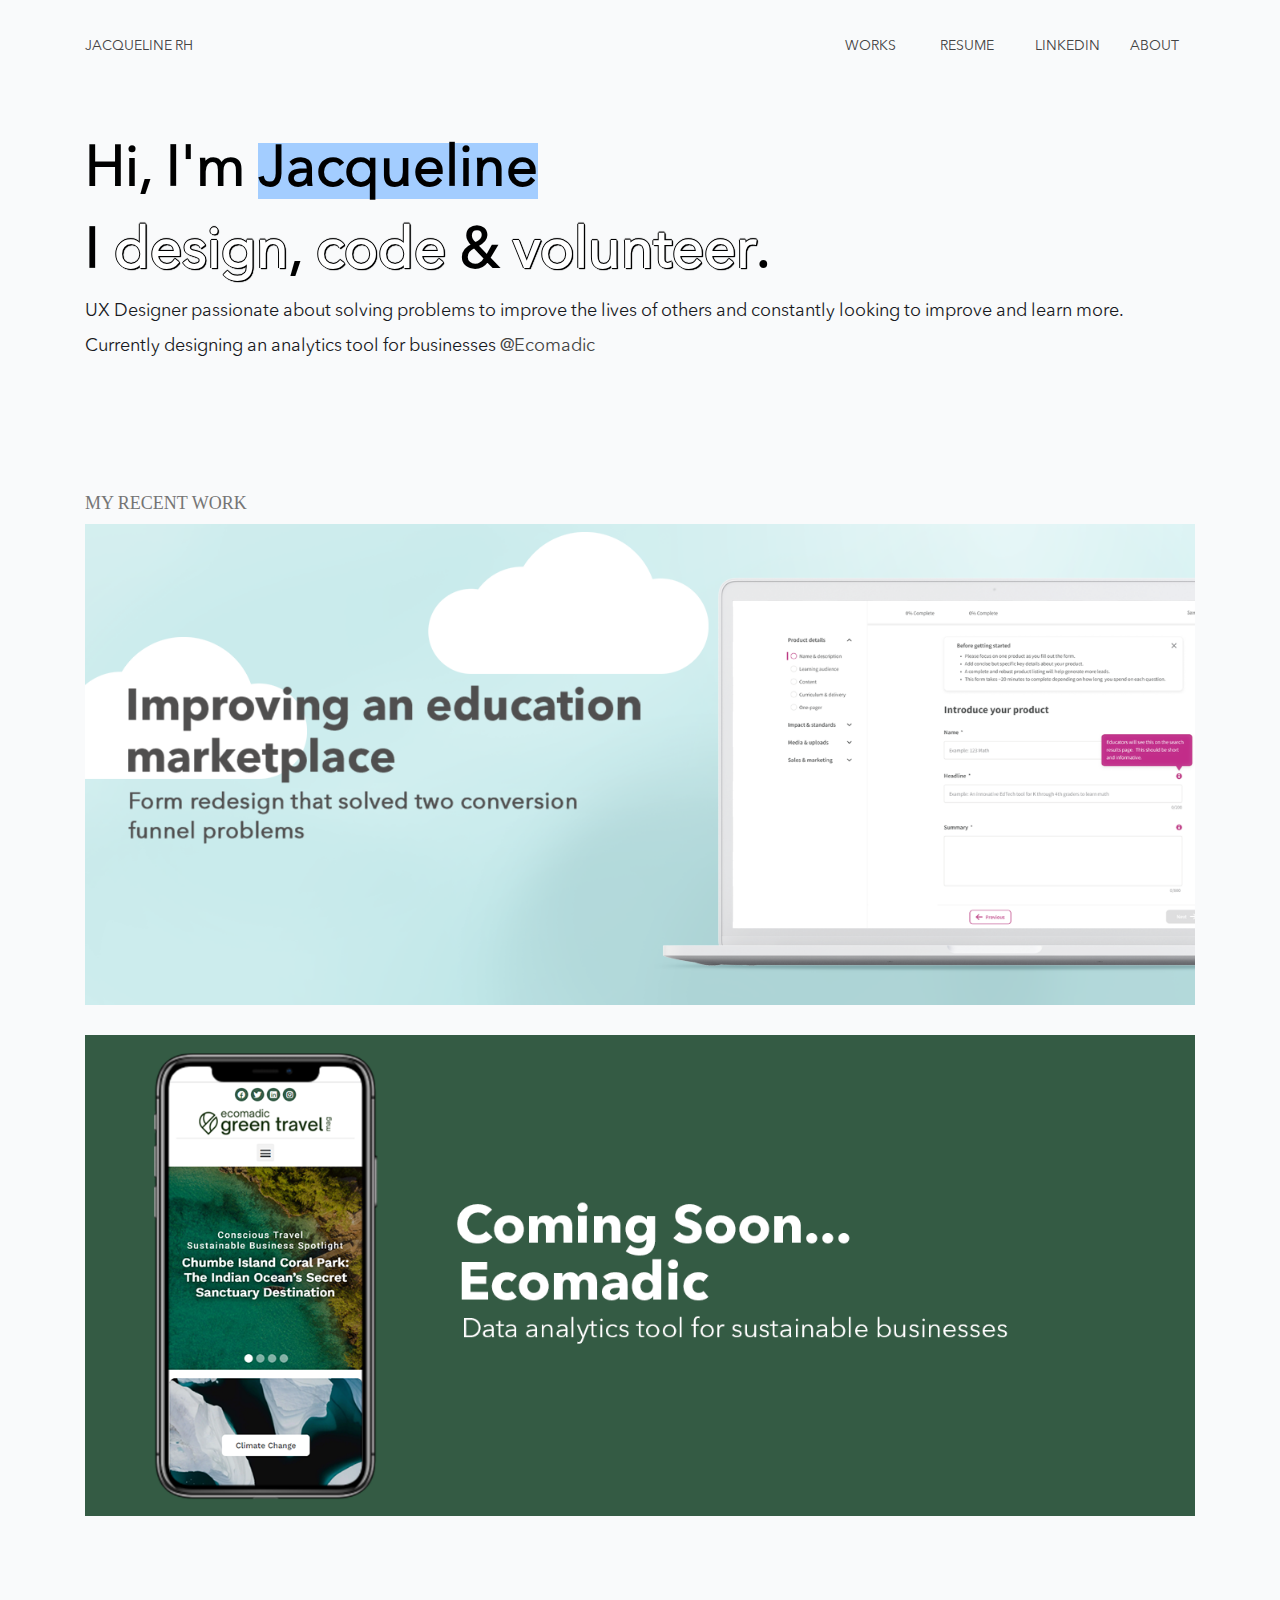
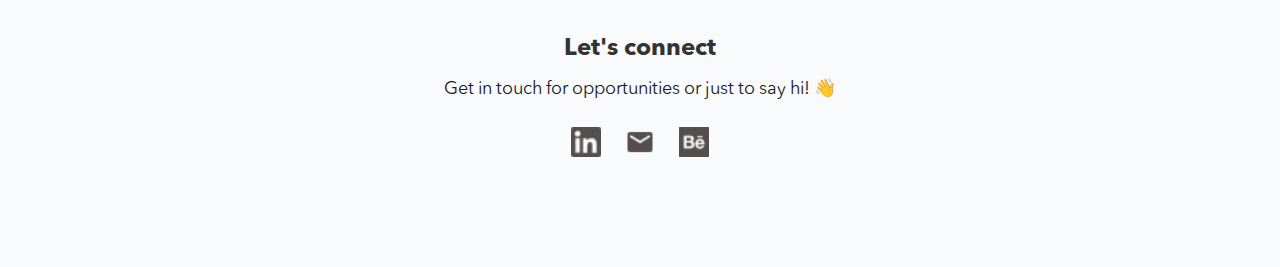
==== index.html @ 556f86a4 "my site is ready for deployment" ====
<!DOCTYPE html>
<html lang="en">

<head>
    <meta charset="UTF-8">
    <meta name="viewport" content="width=device-width, initial-scale=1.0">
    <meta http-equiv="X-UA-Compatible" content="ie=edge">
    <meta name="Description" content="Enter your description here" />
    <link rel="stylesheet" href="https://cdnjs.cloudflare.com/ajax/libs/font-awesome/4.7.0/css/font-awesome.min.css">
    <link rel="preconnect" href="https://fonts.googleapis.com">
    <link rel="preconnect" href="https://fonts.gstatic.com" crossorigin>
    <link href="https://fonts.googleapis.com/css2?family=Inter:wght@100;200;300;400;500;600;700;800;900&display=swap"
        rel="stylesheet">
    <link rel="stylesheet" href="https://cdn.jsdelivr.net/npm/bootstrap@5.1.3/dist/css/bootstrap.min.css">
    <link rel="stylesheet" href="https://cdnjs.cloudflare.com/ajax/libs/twitter-bootstrap/3.3.7/css/bootstrap.min.css">
    <link rel="stylesheet" href="https://cdnjs.cloudflare.com/ajax/libs/font-awesome/5.15.4/css/all.min.css">
    <link rel="stylesheet" href="style.css">
    <title>Jacqueline Holtsnider UX Design</title>
</head>

<body>
<nav id="top">
    <div class="container py-5">
        <div class="row">
            <div class="col-md-3"><a href="index.html" class="nav-item">JACQUELINE RH</a></div>
            <div class="col-md-5"></div>
            <div class="col-md-1"><a href="#case-one" class="nav-item">WORKS</a></div>
            <div class="col-md-1"><a href="resume.png" target="_blank" class="nav-item">RESUME</a></div>
            <div class="col-md-1"><a href="https://www.linkedin.com/in/jacqueline-holtsnider-0214211a8/" target="_blank" class="nav-item">LINKEDIN</a></div>
            <div class="col-md-1"><a href="about.html"  class="nav-item">ABOUT</a></div>
        </div>
    </div>

    </nav>


    <section id="welcome">

        <div class="container">
            <div class="row">
                <div class="col-md-12 pt-5">

                        <div class="headline">
                            <h1 class="headline-text">Hi, I'm <a href="about.html" class="about-link">Jacqueline</a></h1>
                            <h1 class="headline-text">I <a href="#case-one" class="design-hover headline-white">design</a>, <span class="headline-white"> code</span> & <span class="headline-white"> volunteer</span>.</h1>
                            <p >UX Designer passionate about solving problems to improve the lives of others and constantly looking to improve and learn more.  Currently designing an analytics tool for businesses <a href="https://www.ecomadic.com/" target="_blank">@Ecomadic</a>
                            </p>
                    </div>
                </div>
                <!-- <div class="col-md-5 animated fadeIn">
                    <div class="row">
                        <div class="col-10">
                            <img src="hero.png" id="fade">
                        </div>
                        <div class="col-2 work-nav">
                            <div class="scroll">
                                <div class="row justify-content-center">
                                    <div class="arrow bounce">
                                        <p class="rotate-text footer-text" >My Work</p>
                                        <div class="arrow-down text-center footer-text">↓</div>
                                    </div>
                                </div>
                            </div>
                        </div>
                    </div>

                </div> -->
            </div>
    </section>

    <section>
        <div class="container section-spacing">
            <div class="row">
                <div class="col-md-12">
                    <h3 class="eyebrow">My Recent Work</h3>
                    <a href="casestudy1.html"><img src="edcuration-hero-alt.png"  class="box"></a>
                </div>
            </div>
        </div>
        <div class="container mt-5">
            <div class="row">
                <div class="col-md-12">
                 <img src="ecomadic-hero.png" >
                </div>
            </div>
        </div>
    </section>
<!-- 
    <section id="case-one" class="section section-case scroll-animations animated fadeIn delay-all-3 ">
        <div class="container-fluid">
            
            <div class="row justify-content-sm-center section-spacing">
<div class="box">
                    <div class="col-md-8 col-12 justify-content-center">
                        <a href="casestudy1.html">
                        <div class="row">

                            <div class="col-sm-12 col-md-6" style="padding:0px;">
                                <div class="cs-image">
                                    <img src="EdCuration-case-study.png" 
                                        style="float:right; border-radius: 25px 0px 0px 25px; box-shadow: 3px 3px 10px 1px rgb(0 0 0 / 6%);">
                                </div>
                            </div>
                            <div class="col-sm-12 col-md-6 right-col p-5 white-bg" style=" border:1px solid rgb(247, 247, 247); border-radius: 15px;">
                                <div class="vertically-align p-5">
                                    <div class="cs-company">
                                        <h3 class="eyebrow">UX Design</h3>
                                        <h2>Education Marketplace</h2>
                                        <p>Solving 2 conversion funnel problems by improving the vendor experience</p>
                                    </div>
                                </div>
                            </div>

                        </div>
                    </a>
                </div>

            </div>
        </div>
        </div>
    </section>

    <section id="case-two" class="section section-case scroll-animations animated fadeIn delay-all-3">
        <div class="container-fluid">
            <div class="row justify-content-sm-center">

                    <div class="col-md-8 col-12 justify-content-center">
                        <div class="row">
                            <div class="col-sm-12 col-md-6 white-bg" style="padding:0px;">
                                <div class="cs-image">
                                    <img src="ecomadic.png"
                                        style="float:right; border-radius: 25px 0px 0px 25px; box-shadow: 3px 3px 10px 1px rgb(0 0 0 / 6%);">
                                </div>
                            </div>
                            <div class="col-sm-12 col-md-6 right-col box p-5">
                                <div class="vertically-align p-5">
                                    <div class="cs-company">
                                        <h3 class="eyebrow">UX Design</h3>
                                        <h2>Sustainable Traveling for Businesses</h2>
                                        <p>Improving the b2b experience at Ecomadic</p>
                                    </div>
                                </div>
                            </div>

                        </div>
                </div>

            </div>
        </div>
    </section>


    <section id="case-two" class="section section-case scroll-animations animated fadeIn delay-all-3">
        <div class="container-fluid">
            <div class="row justify-content-sm-center">

                    <div class="col-md-8 col-12 justify-content-center">

                        <div class="row">

                            <div class="col-sm-12 col-md-6" style="padding:0px;">
                                <div class="cs-image">
                                    <img src="comingsoon.png"
                                        style="float:right; border-radius: 25px 0px 0px 25px; box-shadow: 3px 3px 10px 1px rgb(0 0 0 / 6%);">
                                </div>
                            </div>
                            <div class="col-sm-12 col-md-6 right-col box p-5">
                                <div class="vertically-align p-5">
                                    <div class="cs-company">
                                        <h3 class="eyebrow">UX Design</h3>

                                    </div>
                                </div>
                            </div>

                        </div> 
                </div>

            </div>
        </div>
    </section> -->
    <div class="container section-spacing">
        <div class="row">
            <div class="col-md-3"></div>
            <div class="col-md-6">
                <h3 class="text-center">Let's connect</h3>
                <p class="text-center">Get in touch for opportunities or just to say hi! 👋</p>

                <div class="row">
                    <div class="col-md-12 text-center">
                        <a href="https://www.linkedin.com/in/jacqueline-holtsnider-0214211a8/" target="_blank"><img
                                src="linkedin-icon.png"
                                style="width:30px; height:30px; display: inline-block; margin:10px; "></a>
                        <a href="mailto: jrholtsnider@gmail.com" target="_blank"><img src="email-icon.png"
                                style="width:30px; height:30px; display: inline-block; margin:10px; "></a>
                        <a href="https://www.behance.net/jacquelholtsni" target="_blank"><img src="behance-icon.png"
                                style="width:30px; height:30px; display: inline-block; margin:10px; ">
                    </div></a>



                </div>

            </div>
            <div class="col-md-3"></div>
        </div>
    </div>

    <div class="section-spacing"></div>

<script>
var el = document.getElementById("fade");

function fadeIn(el, time) {
  el.style.opacity = 0;

  var last = +new Date();
  var tick = function() {
    el.style.opacity = +el.style.opacity + (new Date() - last) / time;
    last = +new Date();

    if (+el.style.opacity < 1) {
      (window.requestAnimationFrame && requestAnimationFrame(tick)) || setTimeout(tick, 16);
    }
  };

  tick();
}

fadeIn(el, 2000);

</script>
    <script>
    
const toggle = document.querySelector(".toggle");
        const menu = document.querySelector(".menu");

        /* Toggle mobile menu */
        function toggleMenu() {
            if (menu.classList.contains("active")) {
                menu.classList.remove("active");

                // adds the menu (hamburger) icon
                toggle.querySelector("a").innerHTML = "<i class=’fas fa-bars’></i>";
            } else {
                menu.classList.add("active");

                // adds the close (x) icon
                toggle.querySelector("a").innerHTML = "<i class=’fas fa-times’></i>";
            }
        }

        /* Event Listener */
        toggle.addEventListener("click", toggleMenu, false);
        const items = document.querySelectorAll(".item");

        /* Activate Submenu */
        function toggleItem() {
            if (this.classList.contains("submenu-active")) {
                this.classList.remove("submenu-active");
            } else if (menu.querySelector(".submenu-active")) {
                menu.querySelector(".submenu-active").classList.remove("submenu-active");
                this.classList.add("submenu-active");
            } else {
                this.classList.add("submenu-active");
            }
        }

        /* Event Listeners */
        for (let item of items) {
            if (item.querySelector(".submenu")) {
                item.addEventListener("click", toggleItem, false);
                item.addEventListener("keypress", toggleItem, false);
            }
        }

        /* Close Submenu From Anywhere */
        function closeSubmenu(e) {
            let isClickInside = menu.contains(e.target);

            if (!isClickInside && menu.querySelector(".submenu-active")) {
                menu.querySelector(".submenu-active").classList.remove("submenu-active");
            }
        }

        /* Event listener */
        document.addEventListener("click", closeSubmenu, false);
    </script>




    <script src="https://cdnjs.cloudflare.com/ajax/libs/jquery/3.5.1/jquery.min.js"></script>
    <script src="https://cdnjs.cloudflare.com/ajax/libs/twitter-bootstrap/3.3.7/js/bootstrap.min.js"></script>
   
</body>

</html>
---- style.css ----
/* Basic styling */
* {
    box-sizing: border-box;
    padding: 0;
    margin: 0;
}
body {
    font-family: 'avenirregular', sans-serif;
    font-size: 18px;
    line-height:30px;
}

html, body {
    max-width: 100%;
    overflow-x: hidden;
    background-color:#F9FAFB;
}

@font-face {
    font-family: avenirbold;
    src: url(AvenirNextLTPro-Bold.otf);
  }
  @font-face {
    font-family: avenirregular;
    src: url(AvenirNextLTPro-Regular.otf);
  }

  @font-face {
    font-family: avenirlight;
    src: url(FontsFree-Net-Avenir-Light.ttf);
  }

h1 {
    font-family:'avenirregular';
    font-weight: bold;
    color:#504f4f;
    font-size:2.5em;
}

h3 {
    font-family: avenirbold;
}

a:hover {
    text-decoration: none;
    color:#555;
}

.nav-item {
    font-size:14px;
}

.headline-text {
    color:black;
    font-size:56px;
    font-weight:600;
}

.design-hover:hover {
    background-color:rgb(254, 248, 157);
    color:black;
    text-decoration: none;
    text-shadow:none;
}

.about-link {
    background-color:#a3cdff;
    color:black;
}

.values {
    background-color:#cfe4fd;
}

.about-link:hover {
    display: inline-block;
    border-radius: 0px;
    opacity: 1;
    color: #fff;
    font-weight: 600;
    text-decoration: none;
    text-shadow: 1px 1px 1px #000, 0 -1px 1px #000, 1px 1px 1px #000, -1px 0 0 #000, 1px 1px 0 #000, 1px 0 0 #000, 0 -1px 0 #000;
}

.headline-white {
    display: inline-block;
    border-radius: 0px;
    opacity: 1;
    color: #fff;
    font-weight: 600;
    text-decoration: none;
    text-shadow: 1px 1px 1px #000, 0 -1px 1px #000, 1px 1px 1px #000, -1px 0 0 #000, 1px 1px 0 #000, 1px 0 0 #000, 0 -1px 0 #000;
}
h2 {
    font-weight:bold;
    color:#504f4f;
}

p {
    font-family: 'avenirregular', sans-serif;
    font-size:18px;
    line-height:35px;
    color:#1A1B1F;
}
nav {
    padding: 0 15px;
}
a {
    color: #444;
    text-decoration: none;
}

li {
    font-size:16px;
    line-height:35px;
}

img {
    width:100%;
}
.menu,
.submenu {   
    list-style-type: none;
}
.logo {
    font-size: 20px;
    padding: 7.5px 10px 7.5px 0;
}
.item {
    padding: 10px;
}
.item.button {
    padding: 9px 5px;
}
.item:not(.button) a:hover,
.item a:hover::after {
    color: #ccc;
}

/* Mobile menu */
.menu {
    display: flex;
    flex-wrap: wrap;
    justify-content: space-between;
    align-items: center;
}
.menu li a {
    display: block;
    padding: 15px 5px;
}
.menu li.subitem a {
    padding: 15px;
}
.toggle {
    order: 1;
    font-size: 20px;
}
.item.button {
    order: 2;
}
.item {
    order: 3;
    width: 100%;
    text-align: center;
    display: none;
}
.active .item {
    display: block;
}
.button.secondary { /* divider between buttons and menu links */
    border-bottom: 1px #444 solid;
}

/* Submenu up from mobile screens */
.submenu {
    display: none;
}
.submenu-active .submenu {
   display: block;
}
.has-submenu i {
    font-size: 12px;
}
.has-submenu > a::after {
    font-family: "Font Awesome 5 Free";
    font-size: 12px;
    line-height: 16px;
    font-weight: 900; 
    content: "\f078";
    color: white;
    padding-left: 5px;
}
.subitem a {
    padding: 10px 15px;
}
.submenu-active {
    background-color: #111;
    border-radius: 3px;
}


.vertically-align {
    display: flex;
    align-items: center;
    justify-content: center;
    height: 100%;
}

#welcome img {
        margin: 0 auto;
        display: block;
        width: 100%;
}

#welcome .scroll {
    margin-top:100px;
}

#welcome .arrow .bounce {
    text-align:center;
}

.arrow .bounce {
    transform-origin:center bottom;
}
.work-nav {
    display: flex;
    justify-content: flex-end;
    flex-direction: column;
}

.custom-toggler .navbar-toggler-icon {
    background-image: url("data:image/svg+xml;charset=utf8,%3Csvg viewBox='0 0 32 32' xmlns='http://www.w3.org/2000/svg'%3E%3Cpath stroke='rgba(255,102,203, 0.5)' stroke-width='2' stroke-linecap='round' stroke-miterlimit='10' d='M4 8h24M4 16h24M4 24h24'/%3E%3C/svg%3E");
  }
  
  .custom-toggler.navbar-toggler {
    border-color: rgb(255,102,203);
  } 

.section-case {
    margin-bottom: 80px;
}

.white-bg {
    background-color:white;
}
.rotate-text {
    color: #344055;
    font-size: 1em;
    -ms-transform: rotate(90deg);
    transform: rotate(90deg);
    margin: 0;
}

.arrow-down {
    font-size: 20px;
    margin-top: 30px;
}

.cs-image {
    overflow: hidden;
}

.section-case .right-col {
    text-align: left;
    z-index: 10;
}

.section-case .right-col .cs-company {
    margin-top: 20px;
}

.box:hover {
    box-shadow: 3px 3px 10px 1px rgb(0 0 0 / 6%);
}


.float-left {
    float:left;
}
.eyebrow {
    font-size: 1em;
    font-weight: 300;
    color: rgb(117, 117, 117);
    text-transform:uppercase;
    font-family: 'roboto';
}



.second-headline {
    font-size: 1.3em;
    color:rgb(13, 163, 156);
}

.col-md-10 .col-md-1 .col-md-2 .col-md-3{
    padding:0px !important;
}

.hero-phone {
    display:none;
}

@media only screen and (max-width: 500px){
    .hero-desktop{
      display: none;
    }
 
    .hero-phone{
      display: block;
    }
 }

.brand {
    color:#B32572;
}

.teal {
    background-color:#C0E6E7;
}

.white {
    color:#504f4f;
}
.eyebrow-white {
    color:#504f4f;
    font-size: 1em;
    font-weight: 300;
    text-transform:uppercase;
}
  .notation-title {
      color:#B32572;
      font-weight:bold;
    display:inline;
    margin-left:30px;
    font-size:20px;
  }


.container-modified {
    width:1410px;
    margin:auto;
}

@media all and (min-width: 480px) {
    .spacer {
        height:100px;
    }
}


/*Tablet menu */
@media all and (min-width: 700px) {
    .menu {
        justify-content: center;
    }
    .logo {
        flex: 1;
    }
    .item.button {
        width: auto;
        order: 1;
        display: block;
    }
    .toggle {
        flex: 1;
        text-align: right;
        order: 2;
    }
    /* Button up from tablet screen */
    .menu li.button a {
        padding: 10px 15px;
        margin: 5px 0;
    }
    .button a {
        background: #0080ff;
        border: 1px royalblue solid;
    }
    .button.secondary {
        border: 0;
    }
    .button.secondary a {
        background: transparent;
        border: 1px #0080ff solid;  
    }
    .button a:hover {
        text-decoration: none;
    }
    .button:not(.secondary) a:hover {
        background: royalblue;
        border-color: darkblue;
    }
    .spacer {
        height:100px;
    }


/* Desktop menu */
@media all and (min-width: 960px) {
    .menu {
        align-items: flex-start;     
        flex-wrap: nowrap;
        background: none;
    }
    .logo {
        order: 0;
    }
    .item {
        order: 1;
        position: relative;
        display: block; 
        width: auto;
    }
    .button {
        order: 2;
    }
    .submenu-active .submenu {
        display: block;
        position: absolute;
        left: 0;
        top: 68px;
        background: #111;
    }
    .toggle {
        display: none;
    }
    .submenu-active {
        border-radius: 0;
    }

    .spacer {
        height:200px;
    }
} 






/*Desktop*/
@media (min-width: 960px) {
    .section-spacing {
        margin-top:100px;
    }
}

@media only screen and (max-width: 500px){
    .section-spacing{
         margin-top:50px;
    }
}

@media (min-width: 960px) {
    .section-spacing2 {
        margin-top:150px;
    }
}

@media only screen and (max-width: 500px){
    .section-spacing2{
         margin-top:50px;
    }
}

@media (min-width: 960px) {
    .section-spacing3 {
        margin-top:150px;
        text-align:center;
    }
}

@media only screen and (max-width: 500px){
    .section-spacing3{
         margin-top:50px;
         text-align:left;
    }
}

@media (min-width: 960px) {
    .section-spacing4 {
        margin-top:50px;
    }
}

@media only screen and (max-width: 500px){
    .section-spacing4{
         margin-top:10px;
    }
}
}
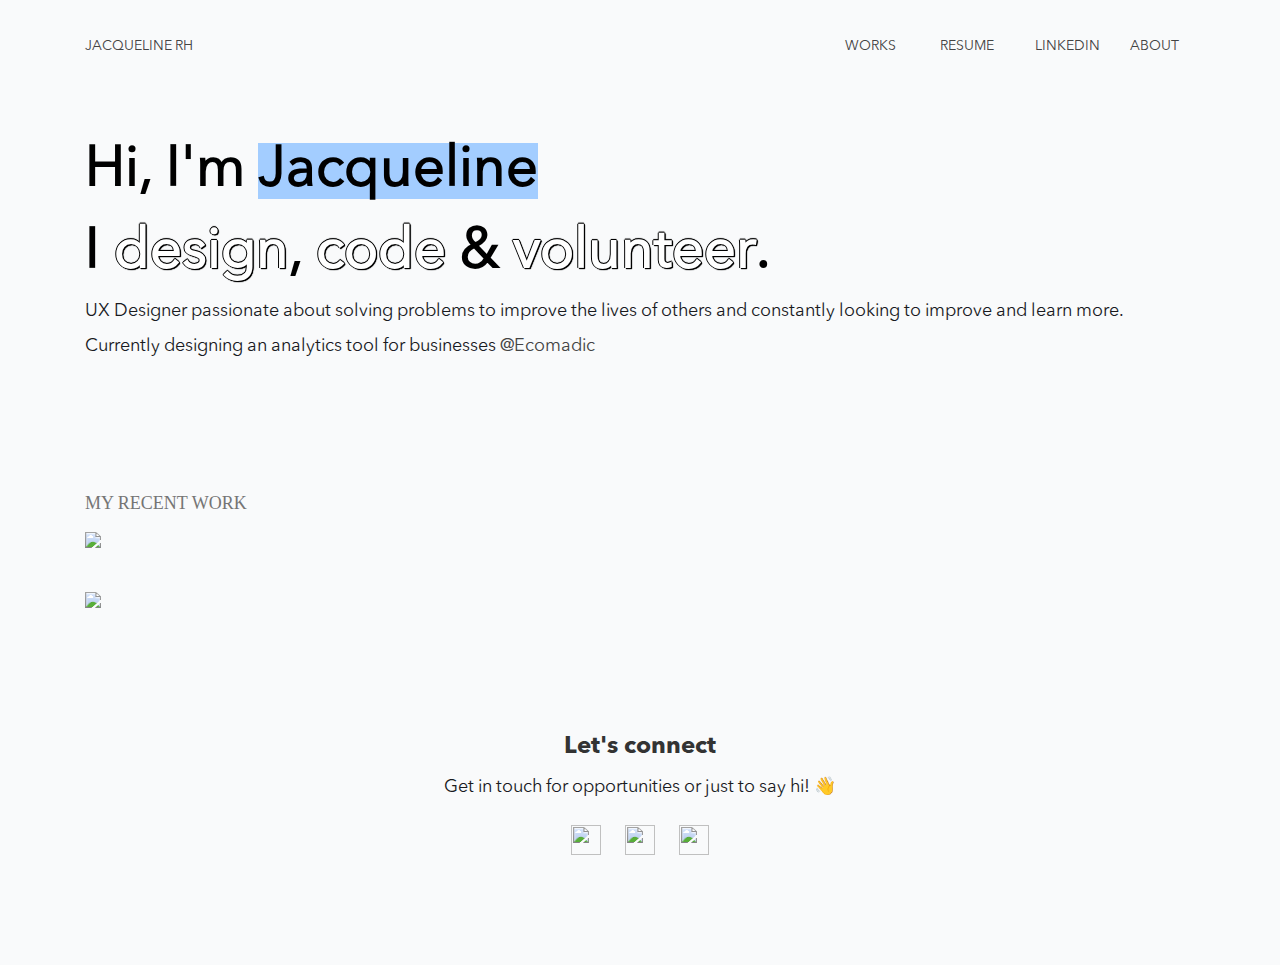
==== commit 4006172c: "Add files via upload" ====
--- a/index.html
+++ b/index.html
@@ -1,298 +1,298 @@
-<!DOCTYPE html>
-<html lang="en">
-
-<head>
-    <meta charset="UTF-8">
-    <meta name="viewport" content="width=device-width, initial-scale=1.0">
-    <meta http-equiv="X-UA-Compatible" content="ie=edge">
-    <meta name="Description" content="Enter your description here" />
-    <link rel="stylesheet" href="https://cdnjs.cloudflare.com/ajax/libs/font-awesome/4.7.0/css/font-awesome.min.css">
-    <link rel="preconnect" href="https://fonts.googleapis.com">
-    <link rel="preconnect" href="https://fonts.gstatic.com" crossorigin>
-    <link href="https://fonts.googleapis.com/css2?family=Inter:wght@100;200;300;400;500;600;700;800;900&display=swap"
-        rel="stylesheet">
-    <link rel="stylesheet" href="https://cdn.jsdelivr.net/npm/bootstrap@5.1.3/dist/css/bootstrap.min.css">
-    <link rel="stylesheet" href="https://cdnjs.cloudflare.com/ajax/libs/twitter-bootstrap/3.3.7/css/bootstrap.min.css">
-    <link rel="stylesheet" href="https://cdnjs.cloudflare.com/ajax/libs/font-awesome/5.15.4/css/all.min.css">
-    <link rel="stylesheet" href="style.css">
-    <title>Jacqueline Holtsnider UX Design</title>
-</head>
-
-<body>
-<nav id="top">
-    <div class="container py-5">
-        <div class="row">
-            <div class="col-md-3"><a href="index.html" class="nav-item">JACQUELINE RH</a></div>
-            <div class="col-md-5"></div>
-            <div class="col-md-1"><a href="#case-one" class="nav-item">WORKS</a></div>
-            <div class="col-md-1"><a href="resume.png" target="_blank" class="nav-item">RESUME</a></div>
-            <div class="col-md-1"><a href="https://www.linkedin.com/in/jacqueline-holtsnider-0214211a8/" target="_blank" class="nav-item">LINKEDIN</a></div>
-            <div class="col-md-1"><a href="about.html"  class="nav-item">ABOUT</a></div>
-        </div>
-    </div>
-
-    </nav>
-
-
-    <section id="welcome">
-
-        <div class="container">
-            <div class="row">
-                <div class="col-md-12 pt-5">
-
-                        <div class="headline">
-                            <h1 class="headline-text">Hi, I'm <a href="about.html" class="about-link">Jacqueline</a></h1>
-                            <h1 class="headline-text">I <a href="#case-one" class="design-hover headline-white">design</a>, <span class="headline-white"> code</span> & <span class="headline-white"> volunteer</span>.</h1>
-                            <p >UX Designer passionate about solving problems to improve the lives of others and constantly looking to improve and learn more.  Currently designing an analytics tool for businesses <a href="https://www.ecomadic.com/" target="_blank">@Ecomadic</a>
-                            </p>
-                    </div>
-                </div>
-                <!-- <div class="col-md-5 animated fadeIn">
-                    <div class="row">
-                        <div class="col-10">
-                            <img src="hero.png" id="fade">
-                        </div>
-                        <div class="col-2 work-nav">
-                            <div class="scroll">
-                                <div class="row justify-content-center">
-                                    <div class="arrow bounce">
-                                        <p class="rotate-text footer-text" >My Work</p>
-                                        <div class="arrow-down text-center footer-text">↓</div>
-                                    </div>
-                                </div>
-                            </div>
-                        </div>
-                    </div>
-
-                </div> -->
-            </div>
-    </section>
-
-    <section>
-        <div class="container section-spacing">
-            <div class="row">
-                <div class="col-md-12">
-                    <h3 class="eyebrow">My Recent Work</h3>
-                    <a href="casestudy1.html"><img src="edcuration-hero-alt.png"  class="box"></a>
-                </div>
-            </div>
-        </div>
-        <div class="container mt-5">
-            <div class="row">
-                <div class="col-md-12">
-                 <img src="ecomadic-hero.png" >
-                </div>
-            </div>
-        </div>
-    </section>
-<!-- 
-    <section id="case-one" class="section section-case scroll-animations animated fadeIn delay-all-3 ">
-        <div class="container-fluid">
-            
-            <div class="row justify-content-sm-center section-spacing">
-<div class="box">
-                    <div class="col-md-8 col-12 justify-content-center">
-                        <a href="casestudy1.html">
-                        <div class="row">
-
-                            <div class="col-sm-12 col-md-6" style="padding:0px;">
-                                <div class="cs-image">
-                                    <img src="EdCuration-case-study.png" 
-                                        style="float:right; border-radius: 25px 0px 0px 25px; box-shadow: 3px 3px 10px 1px rgb(0 0 0 / 6%);">
-                                </div>
-                            </div>
-                            <div class="col-sm-12 col-md-6 right-col p-5 white-bg" style=" border:1px solid rgb(247, 247, 247); border-radius: 15px;">
-                                <div class="vertically-align p-5">
-                                    <div class="cs-company">
-                                        <h3 class="eyebrow">UX Design</h3>
-                                        <h2>Education Marketplace</h2>
-                                        <p>Solving 2 conversion funnel problems by improving the vendor experience</p>
-                                    </div>
-                                </div>
-                            </div>
-
-                        </div>
-                    </a>
-                </div>
-
-            </div>
-        </div>
-        </div>
-    </section>
-
-    <section id="case-two" class="section section-case scroll-animations animated fadeIn delay-all-3">
-        <div class="container-fluid">
-            <div class="row justify-content-sm-center">
-
-                    <div class="col-md-8 col-12 justify-content-center">
-                        <div class="row">
-                            <div class="col-sm-12 col-md-6 white-bg" style="padding:0px;">
-                                <div class="cs-image">
-                                    <img src="ecomadic.png"
-                                        style="float:right; border-radius: 25px 0px 0px 25px; box-shadow: 3px 3px 10px 1px rgb(0 0 0 / 6%);">
-                                </div>
-                            </div>
-                            <div class="col-sm-12 col-md-6 right-col box p-5">
-                                <div class="vertically-align p-5">
-                                    <div class="cs-company">
-                                        <h3 class="eyebrow">UX Design</h3>
-                                        <h2>Sustainable Traveling for Businesses</h2>
-                                        <p>Improving the b2b experience at Ecomadic</p>
-                                    </div>
-                                </div>
-                            </div>
-
-                        </div>
-                </div>
-
-            </div>
-        </div>
-    </section>
-
-
-    <section id="case-two" class="section section-case scroll-animations animated fadeIn delay-all-3">
-        <div class="container-fluid">
-            <div class="row justify-content-sm-center">
-
-                    <div class="col-md-8 col-12 justify-content-center">
-
-                        <div class="row">
-
-                            <div class="col-sm-12 col-md-6" style="padding:0px;">
-                                <div class="cs-image">
-                                    <img src="comingsoon.png"
-                                        style="float:right; border-radius: 25px 0px 0px 25px; box-shadow: 3px 3px 10px 1px rgb(0 0 0 / 6%);">
-                                </div>
-                            </div>
-                            <div class="col-sm-12 col-md-6 right-col box p-5">
-                                <div class="vertically-align p-5">
-                                    <div class="cs-company">
-                                        <h3 class="eyebrow">UX Design</h3>
-
-                                    </div>
-                                </div>
-                            </div>
-
-                        </div> 
-                </div>
-
-            </div>
-        </div>
-    </section> -->
-    <div class="container section-spacing">
-        <div class="row">
-            <div class="col-md-3"></div>
-            <div class="col-md-6">
-                <h3 class="text-center">Let's connect</h3>
-                <p class="text-center">Get in touch for opportunities or just to say hi! 👋</p>
-
-                <div class="row">
-                    <div class="col-md-12 text-center">
-                        <a href="https://www.linkedin.com/in/jacqueline-holtsnider-0214211a8/" target="_blank"><img
-                                src="linkedin-icon.png"
-                                style="width:30px; height:30px; display: inline-block; margin:10px; "></a>
-                        <a href="mailto: jrholtsnider@gmail.com" target="_blank"><img src="email-icon.png"
-                                style="width:30px; height:30px; display: inline-block; margin:10px; "></a>
-                        <a href="https://www.behance.net/jacquelholtsni" target="_blank"><img src="behance-icon.png"
-                                style="width:30px; height:30px; display: inline-block; margin:10px; ">
-                    </div></a>
-
-
-
-                </div>
-
-            </div>
-            <div class="col-md-3"></div>
-        </div>
-    </div>
-
-    <div class="section-spacing"></div>
-
-<script>
-var el = document.getElementById("fade");
-
-function fadeIn(el, time) {
-  el.style.opacity = 0;
-
-  var last = +new Date();
-  var tick = function() {
-    el.style.opacity = +el.style.opacity + (new Date() - last) / time;
-    last = +new Date();
-
-    if (+el.style.opacity < 1) {
-      (window.requestAnimationFrame && requestAnimationFrame(tick)) || setTimeout(tick, 16);
-    }
-  };
-
-  tick();
-}
-
-fadeIn(el, 2000);
-
-</script>
-    <script>
-    
-const toggle = document.querySelector(".toggle");
-        const menu = document.querySelector(".menu");
-
-        /* Toggle mobile menu */
-        function toggleMenu() {
-            if (menu.classList.contains("active")) {
-                menu.classList.remove("active");
-
-                // adds the menu (hamburger) icon
-                toggle.querySelector("a").innerHTML = "<i class=’fas fa-bars’></i>";
-            } else {
-                menu.classList.add("active");
-
-                // adds the close (x) icon
-                toggle.querySelector("a").innerHTML = "<i class=’fas fa-times’></i>";
-            }
-        }
-
-        /* Event Listener */
-        toggle.addEventListener("click", toggleMenu, false);
-        const items = document.querySelectorAll(".item");
-
-        /* Activate Submenu */
-        function toggleItem() {
-            if (this.classList.contains("submenu-active")) {
-                this.classList.remove("submenu-active");
-            } else if (menu.querySelector(".submenu-active")) {
-                menu.querySelector(".submenu-active").classList.remove("submenu-active");
-                this.classList.add("submenu-active");
-            } else {
-                this.classList.add("submenu-active");
-            }
-        }
-
-        /* Event Listeners */
-        for (let item of items) {
-            if (item.querySelector(".submenu")) {
-                item.addEventListener("click", toggleItem, false);
-                item.addEventListener("keypress", toggleItem, false);
-            }
-        }
-
-        /* Close Submenu From Anywhere */
-        function closeSubmenu(e) {
-            let isClickInside = menu.contains(e.target);
-
-            if (!isClickInside && menu.querySelector(".submenu-active")) {
-                menu.querySelector(".submenu-active").classList.remove("submenu-active");
-            }
-        }
-
-        /* Event listener */
-        document.addEventListener("click", closeSubmenu, false);
-    </script>
-
-
-
-
-    <script src="https://cdnjs.cloudflare.com/ajax/libs/jquery/3.5.1/jquery.min.js"></script>
-    <script src="https://cdnjs.cloudflare.com/ajax/libs/twitter-bootstrap/3.3.7/js/bootstrap.min.js"></script>
-   
-</body>
-
+<!DOCTYPE html>
+<html lang="en">
+
+<head>
+    <meta charset="UTF-8">
+    <meta name="viewport" content="width=device-width, initial-scale=1.0">
+    <meta http-equiv="X-UA-Compatible" content="ie=edge">
+    <meta name="Description" content="Enter your description here" />
+    <link rel="stylesheet" href="https://cdnjs.cloudflare.com/ajax/libs/font-awesome/4.7.0/css/font-awesome.min.css">
+    <link rel="preconnect" href="https://fonts.googleapis.com">
+    <link rel="preconnect" href="https://fonts.gstatic.com" crossorigin>
+    <link href="https://fonts.googleapis.com/css2?family=Inter:wght@100;200;300;400;500;600;700;800;900&display=swap"
+        rel="stylesheet">
+    <link rel="stylesheet" href="https://cdn.jsdelivr.net/npm/bootstrap@5.1.3/dist/css/bootstrap.min.css">
+    <link rel="stylesheet" href="https://cdnjs.cloudflare.com/ajax/libs/twitter-bootstrap/3.3.7/css/bootstrap.min.css">
+    <link rel="stylesheet" href="https://cdnjs.cloudflare.com/ajax/libs/font-awesome/5.15.4/css/all.min.css">
+    <link rel="stylesheet" href="style.css">
+    <title>Jacqueline Holtsnider UX Design</title>
+</head>
+
+<body>
+<nav id="top">
+    <div class="container py-5">
+        <div class="row">
+            <div class="col-md-3"><a href="index.html" class="nav-item">JACQUELINE RH</a></div>
+            <div class="col-md-5"></div>
+            <div class="col-md-1"><a href="#case-one" class="nav-item">WORKS</a></div>
+            <div class="col-md-1"><a href="../portfoliosite/img/resume.png" target="_blank" class="nav-item">RESUME</a></div>
+            <div class="col-md-1"><a href="https://www.linkedin.com/in/jacqueline-holtsnider-0214211a8/" target="_blank" class="nav-item">LINKEDIN</a></div>
+            <div class="col-md-1"><a href="about.html"  class="nav-item">ABOUT</a></div>
+        </div>
+    </div>
+
+    </nav>
+
+
+    <section id="welcome">
+
+        <div class="container">
+            <div class="row">
+                <div class="col-md-12 pt-5">
+
+                        <div class="headline">
+                            <h1 class="headline-text">Hi, I'm <a href="about.html" class="about-link">Jacqueline</a></h1>
+                            <h1 class="headline-text">I <span class="headline-white">design</span>, <span class="headline-white"> code</span> & <span class="headline-white"> volunteer</span>.</h1>
+                            <p >UX Designer passionate about solving problems to improve the lives of others and constantly looking to improve and learn more.  Currently designing an analytics tool for businesses <a href="https://www.ecomadic.com/" target="_blank">@Ecomadic</a>
+                            </p>
+                    </div>
+                </div>
+                <!-- <div class="col-md-5 animated fadeIn">
+                    <div class="row">
+                        <div class="col-10">
+                            <img src="hero.png" id="fade">
+                        </div>
+                        <div class="col-2 work-nav">
+                            <div class="scroll">
+                                <div class="row justify-content-center">
+                                    <div class="arrow bounce">
+                                        <p class="rotate-text footer-text" >My Work</p>
+                                        <div class="arrow-down text-center footer-text">↓</div>
+                                    </div>
+                                </div>
+                            </div>
+                        </div>
+                    </div>
+
+                </div> -->
+            </div>
+    </section>
+
+    <section id="#case-one">
+        <div class="container section-spacing">
+            <div class="row">
+                <div class="col-md-12">
+                    <h3 class="eyebrow">My Recent Work</h3>
+                    <a href="casestudy1.html"><img src="../portfoliosite/img/edcuration-hero-alt.png"  class="box"></a>
+                </div>
+            </div>
+        </div>
+        <div class="container mt-5">
+            <div class="row">
+                <div class="col-md-12">
+                 <img src="../portfoliosite/img/ecomadic-hero.png" >
+                </div>
+            </div>
+        </div>
+    </section>
+<!-- 
+    <section id="case-one" class="section section-case scroll-animations animated fadeIn delay-all-3 ">
+        <div class="container-fluid">
+            
+            <div class="row justify-content-sm-center section-spacing">
+<div class="box">
+                    <div class="col-md-8 col-12 justify-content-center">
+                        <a href="casestudy1.html">
+                        <div class="row">
+
+                            <div class="col-sm-12 col-md-6" style="padding:0px;">
+                                <div class="cs-image">
+                                    <img src="EdCuration-case-study.png" 
+                                        style="float:right; border-radius: 25px 0px 0px 25px; box-shadow: 3px 3px 10px 1px rgb(0 0 0 / 6%);">
+                                </div>
+                            </div>
+                            <div class="col-sm-12 col-md-6 right-col p-5 white-bg" style=" border:1px solid rgb(247, 247, 247); border-radius: 15px;">
+                                <div class="vertically-align p-5">
+                                    <div class="cs-company">
+                                        <h3 class="eyebrow">UX Design</h3>
+                                        <h2>Education Marketplace</h2>
+                                        <p>Solving 2 conversion funnel problems by improving the vendor experience</p>
+                                    </div>
+                                </div>
+                            </div>
+
+                        </div>
+                    </a>
+                </div>
+
+            </div>
+        </div>
+        </div>
+    </section>
+
+    <section id="case-two" class="section section-case scroll-animations animated fadeIn delay-all-3">
+        <div class="container-fluid">
+            <div class="row justify-content-sm-center">
+
+                    <div class="col-md-8 col-12 justify-content-center">
+                        <div class="row">
+                            <div class="col-sm-12 col-md-6 white-bg" style="padding:0px;">
+                                <div class="cs-image">
+                                    <img src="ecomadic.png"
+                                        style="float:right; border-radius: 25px 0px 0px 25px; box-shadow: 3px 3px 10px 1px rgb(0 0 0 / 6%);">
+                                </div>
+                            </div>
+                            <div class="col-sm-12 col-md-6 right-col box p-5">
+                                <div class="vertically-align p-5">
+                                    <div class="cs-company">
+                                        <h3 class="eyebrow">UX Design</h3>
+                                        <h2>Sustainable Traveling for Businesses</h2>
+                                        <p>Improving the b2b experience at Ecomadic</p>
+                                    </div>
+                                </div>
+                            </div>
+
+                        </div>
+                </div>
+
+            </div>
+        </div>
+    </section>
+
+
+    <section id="case-two" class="section section-case scroll-animations animated fadeIn delay-all-3">
+        <div class="container-fluid">
+            <div class="row justify-content-sm-center">
+
+                    <div class="col-md-8 col-12 justify-content-center">
+
+                        <div class="row">
+
+                            <div class="col-sm-12 col-md-6" style="padding:0px;">
+                                <div class="cs-image">
+                                    <img src="comingsoon.png"
+                                        style="float:right; border-radius: 25px 0px 0px 25px; box-shadow: 3px 3px 10px 1px rgb(0 0 0 / 6%);">
+                                </div>
+                            </div>
+                            <div class="col-sm-12 col-md-6 right-col box p-5">
+                                <div class="vertically-align p-5">
+                                    <div class="cs-company">
+                                        <h3 class="eyebrow">UX Design</h3>
+
+                                    </div>
+                                </div>
+                            </div>
+
+                        </div> 
+                </div>
+
+            </div>
+        </div>
+    </section> -->
+    <div class="container section-spacing">
+        <div class="row">
+            <div class="col-md-3"></div>
+            <div class="col-md-6">
+                <h3 class="text-center">Let's connect</h3>
+                <p class="text-center">Get in touch for opportunities or just to say hi! 👋</p>
+
+                <div class="row">
+                    <div class="col-md-12 text-center">
+                        <a href="https://www.linkedin.com/in/jacqueline-holtsnider-0214211a8/" target="_blank"><img
+                                src="../portfoliosite/img/linkedin-icon.png"
+                                style="width:30px; height:30px; display: inline-block; margin:10px; "></a>
+                        <a href="mailto: jrholtsnider@gmail.com" target="_blank"><img src="../portfoliosite/img/email-icon.png"
+                                style="width:30px; height:30px; display: inline-block; margin:10px; "></a>
+                        <a href="https://www.behance.net/jacquelholtsni" target="_blank"><img src="../portfoliosite/img/behance-icon.png"
+                                style="width:30px; height:30px; display: inline-block; margin:10px; ">
+                    </div></a>
+
+
+
+                </div>
+
+            </div>
+            <div class="col-md-3"></div>
+        </div>
+    </div>
+
+    <div class="section-spacing"></div>
+
+<script>
+var el = document.getElementById("fade");
+
+function fadeIn(el, time) {
+  el.style.opacity = 0;
+
+  var last = +new Date();
+  var tick = function() {
+    el.style.opacity = +el.style.opacity + (new Date() - last) / time;
+    last = +new Date();
+
+    if (+el.style.opacity < 1) {
+      (window.requestAnimationFrame && requestAnimationFrame(tick)) || setTimeout(tick, 16);
+    }
+  };
+
+  tick();
+}
+
+fadeIn(el, 2000);
+
+</script>
+    <script>
+    
+const toggle = document.querySelector(".toggle");
+        const menu = document.querySelector(".menu");
+
+        /* Toggle mobile menu */
+        function toggleMenu() {
+            if (menu.classList.contains("active")) {
+                menu.classList.remove("active");
+
+                // adds the menu (hamburger) icon
+                toggle.querySelector("a").innerHTML = "<i class=’fas fa-bars’></i>";
+            } else {
+                menu.classList.add("active");
+
+                // adds the close (x) icon
+                toggle.querySelector("a").innerHTML = "<i class=’fas fa-times’></i>";
+            }
+        }
+
+        /* Event Listener */
+        toggle.addEventListener("click", toggleMenu, false);
+        const items = document.querySelectorAll(".item");
+
+        /* Activate Submenu */
+        function toggleItem() {
+            if (this.classList.contains("submenu-active")) {
+                this.classList.remove("submenu-active");
+            } else if (menu.querySelector(".submenu-active")) {
+                menu.querySelector(".submenu-active").classList.remove("submenu-active");
+                this.classList.add("submenu-active");
+            } else {
+                this.classList.add("submenu-active");
+            }
+        }
+
+        /* Event Listeners */
+        for (let item of items) {
+            if (item.querySelector(".submenu")) {
+                item.addEventListener("click", toggleItem, false);
+                item.addEventListener("keypress", toggleItem, false);
+            }
+        }
+
+        /* Close Submenu From Anywhere */
+        function closeSubmenu(e) {
+            let isClickInside = menu.contains(e.target);
+
+            if (!isClickInside && menu.querySelector(".submenu-active")) {
+                menu.querySelector(".submenu-active").classList.remove("submenu-active");
+            }
+        }
+
+        /* Event listener */
+        document.addEventListener("click", closeSubmenu, false);
+    </script>
+
+
+
+
+    <script src="https://cdnjs.cloudflare.com/ajax/libs/jquery/3.5.1/jquery.min.js"></script>
+    <script src="https://cdnjs.cloudflare.com/ajax/libs/twitter-bootstrap/3.3.7/js/bootstrap.min.js"></script>
+   
+</body>
+
 </html>--- a/style.css
+++ b/style.css
@@ -1,491 +1,489 @@
-/* Basic styling */
-* {
-    box-sizing: border-box;
-    padding: 0;
-    margin: 0;
-}
-body {
-    font-family: 'avenirregular', sans-serif;
-    font-size: 18px;
-    line-height:30px;
-}
-
-html, body {
-    max-width: 100%;
-    overflow-x: hidden;
-    background-color:#F9FAFB;
-}
-
-@font-face {
-    font-family: avenirbold;
-    src: url(AvenirNextLTPro-Bold.otf);
-  }
-  @font-face {
-    font-family: avenirregular;
-    src: url(AvenirNextLTPro-Regular.otf);
-  }
-
-  @font-face {
-    font-family: avenirlight;
-    src: url(FontsFree-Net-Avenir-Light.ttf);
-  }
-
-h1 {
-    font-family:'avenirregular';
-    font-weight: bold;
-    color:#504f4f;
-    font-size:2.5em;
-}
-
-h3 {
-    font-family: avenirbold;
-}
-
-a:hover {
-    text-decoration: none;
-    color:#555;
-}
-
-.nav-item {
-    font-size:14px;
-}
-
-.headline-text {
-    color:black;
-    font-size:56px;
-    font-weight:600;
-}
-
-.design-hover:hover {
-    background-color:rgb(254, 248, 157);
-    color:black;
-    text-decoration: none;
-    text-shadow:none;
-}
-
-.about-link {
-    background-color:#a3cdff;
-    color:black;
-}
-
-.values {
-    background-color:#cfe4fd;
-}
-
-.about-link:hover {
-    display: inline-block;
-    border-radius: 0px;
-    opacity: 1;
-    color: #fff;
-    font-weight: 600;
-    text-decoration: none;
-    text-shadow: 1px 1px 1px #000, 0 -1px 1px #000, 1px 1px 1px #000, -1px 0 0 #000, 1px 1px 0 #000, 1px 0 0 #000, 0 -1px 0 #000;
-}
-
-.headline-white {
-    display: inline-block;
-    border-radius: 0px;
-    opacity: 1;
-    color: #fff;
-    font-weight: 600;
-    text-decoration: none;
-    text-shadow: 1px 1px 1px #000, 0 -1px 1px #000, 1px 1px 1px #000, -1px 0 0 #000, 1px 1px 0 #000, 1px 0 0 #000, 0 -1px 0 #000;
-}
-h2 {
-    font-weight:bold;
-    color:#504f4f;
-}
-
-p {
-    font-family: 'avenirregular', sans-serif;
-    font-size:18px;
-    line-height:35px;
-    color:#1A1B1F;
-}
-nav {
-    padding: 0 15px;
-}
-a {
-    color: #444;
-    text-decoration: none;
-}
-
-li {
-    font-size:16px;
-    line-height:35px;
-}
-
-img {
-    width:100%;
-}
-.menu,
-.submenu {   
-    list-style-type: none;
-}
-.logo {
-    font-size: 20px;
-    padding: 7.5px 10px 7.5px 0;
-}
-.item {
-    padding: 10px;
-}
-.item.button {
-    padding: 9px 5px;
-}
-.item:not(.button) a:hover,
-.item a:hover::after {
-    color: #ccc;
-}
-
-/* Mobile menu */
-.menu {
-    display: flex;
-    flex-wrap: wrap;
-    justify-content: space-between;
-    align-items: center;
-}
-.menu li a {
-    display: block;
-    padding: 15px 5px;
-}
-.menu li.subitem a {
-    padding: 15px;
-}
-.toggle {
-    order: 1;
-    font-size: 20px;
-}
-.item.button {
-    order: 2;
-}
-.item {
-    order: 3;
-    width: 100%;
-    text-align: center;
-    display: none;
-}
-.active .item {
-    display: block;
-}
-.button.secondary { /* divider between buttons and menu links */
-    border-bottom: 1px #444 solid;
-}
-
-/* Submenu up from mobile screens */
-.submenu {
-    display: none;
-}
-.submenu-active .submenu {
-   display: block;
-}
-.has-submenu i {
-    font-size: 12px;
-}
-.has-submenu > a::after {
-    font-family: "Font Awesome 5 Free";
-    font-size: 12px;
-    line-height: 16px;
-    font-weight: 900; 
-    content: "\f078";
-    color: white;
-    padding-left: 5px;
-}
-.subitem a {
-    padding: 10px 15px;
-}
-.submenu-active {
-    background-color: #111;
-    border-radius: 3px;
-}
-
-
-.vertically-align {
-    display: flex;
-    align-items: center;
-    justify-content: center;
-    height: 100%;
-}
-
-#welcome img {
-        margin: 0 auto;
-        display: block;
-        width: 100%;
-}
-
-#welcome .scroll {
-    margin-top:100px;
-}
-
-#welcome .arrow .bounce {
-    text-align:center;
-}
-
-.arrow .bounce {
-    transform-origin:center bottom;
-}
-.work-nav {
-    display: flex;
-    justify-content: flex-end;
-    flex-direction: column;
-}
-
-.custom-toggler .navbar-toggler-icon {
-    background-image: url("data:image/svg+xml;charset=utf8,%3Csvg viewBox='0 0 32 32' xmlns='http://www.w3.org/2000/svg'%3E%3Cpath stroke='rgba(255,102,203, 0.5)' stroke-width='2' stroke-linecap='round' stroke-miterlimit='10' d='M4 8h24M4 16h24M4 24h24'/%3E%3C/svg%3E");
-  }
-  
-  .custom-toggler.navbar-toggler {
-    border-color: rgb(255,102,203);
-  } 
-
-.section-case {
-    margin-bottom: 80px;
-}
-
-.white-bg {
-    background-color:white;
-}
-.rotate-text {
-    color: #344055;
-    font-size: 1em;
-    -ms-transform: rotate(90deg);
-    transform: rotate(90deg);
-    margin: 0;
-}
-
-.arrow-down {
-    font-size: 20px;
-    margin-top: 30px;
-}
-
-.cs-image {
-    overflow: hidden;
-}
-
-.section-case .right-col {
-    text-align: left;
-    z-index: 10;
-}
-
-.section-case .right-col .cs-company {
-    margin-top: 20px;
-}
-
-.box:hover {
-    box-shadow: 3px 3px 10px 1px rgb(0 0 0 / 6%);
-}
-
-
-.float-left {
-    float:left;
-}
-.eyebrow {
-    font-size: 1em;
-    font-weight: 300;
-    color: rgb(117, 117, 117);
-    text-transform:uppercase;
-    font-family: 'roboto';
-}
-
-
-
-.second-headline {
-    font-size: 1.3em;
-    color:rgb(13, 163, 156);
-}
-
-.col-md-10 .col-md-1 .col-md-2 .col-md-3{
-    padding:0px !important;
-}
-
-.hero-phone {
-    display:none;
-}
-
-@media only screen and (max-width: 500px){
-    .hero-desktop{
-      display: none;
-    }
- 
-    .hero-phone{
-      display: block;
-    }
- }
-
-.brand {
-    color:#B32572;
-}
-
-.teal {
-    background-color:#C0E6E7;
-}
-
-.white {
-    color:#504f4f;
-}
-.eyebrow-white {
-    color:#504f4f;
-    font-size: 1em;
-    font-weight: 300;
-    text-transform:uppercase;
-}
-  .notation-title {
-      color:#B32572;
-      font-weight:bold;
-    display:inline;
-    margin-left:30px;
-    font-size:20px;
-  }
-
-
-.container-modified {
-    width:1410px;
-    margin:auto;
-}
-
-@media all and (min-width: 480px) {
-    .spacer {
-        height:100px;
-    }
-}
-
-
-/*Tablet menu */
-@media all and (min-width: 700px) {
-    .menu {
-        justify-content: center;
-    }
-    .logo {
-        flex: 1;
-    }
-    .item.button {
-        width: auto;
-        order: 1;
-        display: block;
-    }
-    .toggle {
-        flex: 1;
-        text-align: right;
-        order: 2;
-    }
-    /* Button up from tablet screen */
-    .menu li.button a {
-        padding: 10px 15px;
-        margin: 5px 0;
-    }
-    .button a {
-        background: #0080ff;
-        border: 1px royalblue solid;
-    }
-    .button.secondary {
-        border: 0;
-    }
-    .button.secondary a {
-        background: transparent;
-        border: 1px #0080ff solid;  
-    }
-    .button a:hover {
-        text-decoration: none;
-    }
-    .button:not(.secondary) a:hover {
-        background: royalblue;
-        border-color: darkblue;
-    }
-    .spacer {
-        height:100px;
-    }
-
-
-/* Desktop menu */
-@media all and (min-width: 960px) {
-    .menu {
-        align-items: flex-start;     
-        flex-wrap: nowrap;
-        background: none;
-    }
-    .logo {
-        order: 0;
-    }
-    .item {
-        order: 1;
-        position: relative;
-        display: block; 
-        width: auto;
-    }
-    .button {
-        order: 2;
-    }
-    .submenu-active .submenu {
-        display: block;
-        position: absolute;
-        left: 0;
-        top: 68px;
-        background: #111;
-    }
-    .toggle {
-        display: none;
-    }
-    .submenu-active {
-        border-radius: 0;
-    }
-
-    .spacer {
-        height:200px;
-    }
-} 
-
-
-
-
-
-
-/*Desktop*/
-@media (min-width: 960px) {
-    .section-spacing {
-        margin-top:100px;
-    }
-}
-
-@media only screen and (max-width: 500px){
-    .section-spacing{
-         margin-top:50px;
-    }
-}
-
-@media (min-width: 960px) {
-    .section-spacing2 {
-        margin-top:150px;
-    }
-}
-
-@media only screen and (max-width: 500px){
-    .section-spacing2{
-         margin-top:50px;
-    }
-}
-
-@media (min-width: 960px) {
-    .section-spacing3 {
-        margin-top:150px;
-        text-align:center;
-    }
-}
-
-@media only screen and (max-width: 500px){
-    .section-spacing3{
-         margin-top:50px;
-         text-align:left;
-    }
-}
-
-@media (min-width: 960px) {
-    .section-spacing4 {
-        margin-top:50px;
-    }
-}
-
-@media only screen and (max-width: 500px){
-    .section-spacing4{
-         margin-top:10px;
-    }
-}
+/* Basic styling */
+* {
+    box-sizing: border-box;
+    padding: 0;
+    margin: 0;
+}
+body {
+    font-family: 'avenirregular', sans-serif;
+    font-size: 18px;
+    line-height:30px;
+}
+
+html, body {
+    max-width: 100%;
+    overflow-x: hidden;
+    background-color:#F9FAFB;
+}
+
+@font-face {
+    font-family: avenirbold;
+    src: url(AvenirNextLTPro-Bold.otf);
+  }
+  @font-face {
+    font-family: avenirregular;
+    src: url(AvenirNextLTPro-Regular.otf);
+  }
+
+  @font-face {
+    font-family: avenirlight;
+    src: url(FontsFree-Net-Avenir-Light.ttf);
+  }
+
+h1 {
+    font-family:'avenirregular';
+    font-weight: bold;
+    color:#504f4f;
+    font-size:2.5em;
+}
+
+h3 {
+    font-family: avenirbold;
+}
+
+a:hover {
+    text-decoration: none;
+    color:#555;
+}
+
+.nav-item {
+    font-size:14px;
+}
+
+.headline-text {
+    color:black;
+    font-size:56px;
+    font-weight:600;
+}
+
+
+
+.about-link {
+    background-color:#a3cdff;
+    color:black;
+}
+
+.values {
+    background-color:#cfe4fd;
+}
+
+.about-link:hover {
+    display: inline-block;
+    border-radius: 0px;
+    opacity: 1;
+    color: #fff;
+    font-weight: 600;
+    text-decoration: none;
+    text-shadow: 1px 1px 1px #000, 0 -1px 1px #000, 1px 1px 1px #000, -1px 0 0 #000, 1px 1px 0 #000, 1px 0 0 #000, 0 -1px 0 #000;
+}
+
+.headline-white {
+    display: inline-block;
+    border-radius: 0px;
+    opacity: 1;
+    color: #fff;
+    font-weight: 600;
+    text-decoration: none;
+    text-shadow: 1px 1px 1px #000, 0 -1px 1px #000, 1px 1px 1px #000, -1px 0 0 #000, 1px 1px 0 #000, 1px 0 0 #000, 0 -1px 0 #000;
+}
+h2 {
+    font-weight:bold;
+    color:#504f4f;
+}
+
+p {
+    font-family: 'avenirregular', sans-serif;
+    font-size:18px;
+    line-height:35px;
+    color:#1A1B1F;
+}
+nav {
+    padding: 0 15px;
+}
+a {
+    color: #444;
+    text-decoration: none;
+}
+
+li {
+    font-size:16px;
+    line-height:35px;
+}
+
+img {
+    width:100%;
+}
+.menu,
+.submenu {   
+    list-style-type: none;
+}
+.logo {
+    font-size: 20px;
+    padding: 7.5px 10px 7.5px 0;
+}
+.item {
+    padding: 10px;
+}
+.item.button {
+    padding: 9px 5px;
+}
+.item:not(.button) a:hover,
+.item a:hover::after {
+    color: #ccc;
+}
+
+/* Mobile menu */
+.menu {
+    display: flex;
+    flex-wrap: wrap;
+    justify-content: space-between;
+    align-items: center;
+}
+.menu li a {
+    display: block;
+    padding: 15px 5px;
+}
+.menu li.subitem a {
+    padding: 15px;
+}
+.toggle {
+    order: 1;
+    font-size: 20px;
+}
+.item.button {
+    order: 2;
+}
+.item {
+    order: 3;
+    width: 100%;
+    text-align: center;
+    display: none;
+}
+.active .item {
+    display: block;
+}
+.button.secondary { /* divider between buttons and menu links */
+    border-bottom: 1px #444 solid;
+}
+
+/* Submenu up from mobile screens */
+.submenu {
+    display: none;
+}
+.submenu-active .submenu {
+   display: block;
+}
+.has-submenu i {
+    font-size: 12px;
+}
+.has-submenu > a::after {
+    font-family: "Font Awesome 5 Free";
+    font-size: 12px;
+    line-height: 16px;
+    font-weight: 900; 
+    content: "\f078";
+    color: white;
+    padding-left: 5px;
+}
+.subitem a {
+    padding: 10px 15px;
+}
+.submenu-active {
+    background-color: #111;
+    border-radius: 3px;
+}
+
+
+.vertically-align {
+    display: flex;
+    align-items: center;
+    justify-content: center;
+    height: 100%;
+}
+
+#welcome img {
+        margin: 0 auto;
+        display: block;
+        width: 100%;
+}
+
+#welcome .scroll {
+    margin-top:100px;
+}
+
+#welcome .arrow .bounce {
+    text-align:center;
+}
+
+.arrow .bounce {
+    transform-origin:center bottom;
+}
+.work-nav {
+    display: flex;
+    justify-content: flex-end;
+    flex-direction: column;
+}
+
+.custom-toggler .navbar-toggler-icon {
+    background-image: url("data:image/svg+xml;charset=utf8,%3Csvg viewBox='0 0 32 32' xmlns='http://www.w3.org/2000/svg'%3E%3Cpath stroke='rgba(255,102,203, 0.5)' stroke-width='2' stroke-linecap='round' stroke-miterlimit='10' d='M4 8h24M4 16h24M4 24h24'/%3E%3C/svg%3E");
+  }
+  
+  .custom-toggler.navbar-toggler {
+    border-color: rgb(255,102,203);
+  } 
+
+.section-case {
+    margin-bottom: 80px;
+}
+
+.white-bg {
+    background-color:white;
+}
+.rotate-text {
+    color: #344055;
+    font-size: 1em;
+    -ms-transform: rotate(90deg);
+    transform: rotate(90deg);
+    margin: 0;
+}
+
+.arrow-down {
+    font-size: 20px;
+    margin-top: 30px;
+}
+
+.cs-image {
+    overflow: hidden;
+}
+
+.section-case .right-col {
+    text-align: left;
+    z-index: 10;
+}
+
+.section-case .right-col .cs-company {
+    margin-top: 20px;
+}
+
+.box:hover {
+    box-shadow: 3px 3px 10px 1px rgb(0 0 0 / 6%);
+}
+
+
+.float-left {
+    float:left;
+}
+.eyebrow {
+    font-size: 1em;
+    font-weight: 300;
+    color: rgb(117, 117, 117);
+    text-transform:uppercase;
+    font-family: 'roboto';
+}
+
+
+
+.second-headline {
+    font-size: 1.3em;
+    color:rgb(13, 163, 156);
+}
+
+.col-md-10 .col-md-1 .col-md-2 .col-md-3{
+    padding:0px !important;
+}
+
+.hero-phone {
+    display:none;
+}
+
+@media only screen and (max-width: 500px){
+    .hero-desktop{
+      display: none;
+    }
+ 
+    .hero-phone{
+      display: block;
+    }
+ }
+
+.brand {
+    color:#B32572;
+}
+
+.teal {
+    background-color:#C0E6E7;
+}
+
+.white {
+    color:#504f4f;
+}
+.eyebrow-white {
+    color:#504f4f;
+    font-size: 1em;
+    font-weight: 300;
+    text-transform:uppercase;
+    font-family: 'roboto';
+    
+
+}
+  .notation-title {
+      color:#B32572;
+      font-weight:bold;
+    display:inline;
+    margin-left:30px;
+    font-size:20px;
+  }
+
+
+.container-modified {
+    width:1410px;
+    margin:auto;
+}
+
+@media all and (min-width: 480px) {
+    .spacer {
+        height:100px;
+    }
+}
+
+
+/*Tablet menu */
+@media all and (min-width: 700px) {
+    .menu {
+        justify-content: center;
+    }
+    .logo {
+        flex: 1;
+    }
+    .item.button {
+        width: auto;
+        order: 1;
+        display: block;
+    }
+    .toggle {
+        flex: 1;
+        text-align: right;
+        order: 2;
+    }
+    /* Button up from tablet screen */
+    .menu li.button a {
+        padding: 10px 15px;
+        margin: 5px 0;
+    }
+    .button a {
+        background: #0080ff;
+        border: 1px royalblue solid;
+    }
+    .button.secondary {
+        border: 0;
+    }
+    .button.secondary a {
+        background: transparent;
+        border: 1px #0080ff solid;  
+    }
+    .button a:hover {
+        text-decoration: none;
+    }
+    .button:not(.secondary) a:hover {
+        background: royalblue;
+        border-color: darkblue;
+    }
+    .spacer {
+        height:100px;
+    }
+
+
+/* Desktop menu */
+@media all and (min-width: 960px) {
+    .menu {
+        align-items: flex-start;     
+        flex-wrap: nowrap;
+        background: none;
+    }
+    .logo {
+        order: 0;
+    }
+    .item {
+        order: 1;
+        position: relative;
+        display: block; 
+        width: auto;
+    }
+    .button {
+        order: 2;
+    }
+    .submenu-active .submenu {
+        display: block;
+        position: absolute;
+        left: 0;
+        top: 68px;
+        background: #111;
+    }
+    .toggle {
+        display: none;
+    }
+    .submenu-active {
+        border-radius: 0;
+    }
+
+    .spacer {
+        height:200px;
+    }
+} 
+
+
+
+
+
+
+/*Desktop*/
+@media (min-width: 960px) {
+    .section-spacing {
+        margin-top:100px;
+    }
+}
+
+@media only screen and (max-width: 500px){
+    .section-spacing{
+         margin-top:50px;
+    }
+}
+
+@media (min-width: 960px) {
+    .section-spacing2 {
+        margin-top:150px;
+    }
+}
+
+@media only screen and (max-width: 500px){
+    .section-spacing2{
+         margin-top:50px;
+    }
+}
+
+@media (min-width: 960px) {
+    .section-spacing3 {
+        margin-top:150px;
+        text-align:center;
+    }
+}
+
+@media only screen and (max-width: 500px){
+    .section-spacing3{
+         margin-top:50px;
+         text-align:left;
+    }
+}
+
+@media (min-width: 960px) {
+    .section-spacing4 {
+        margin-top:50px;
+    }
+}
+
+@media only screen and (max-width: 500px){
+    .section-spacing4{
+         margin-top:10px;
+    }
+}
 }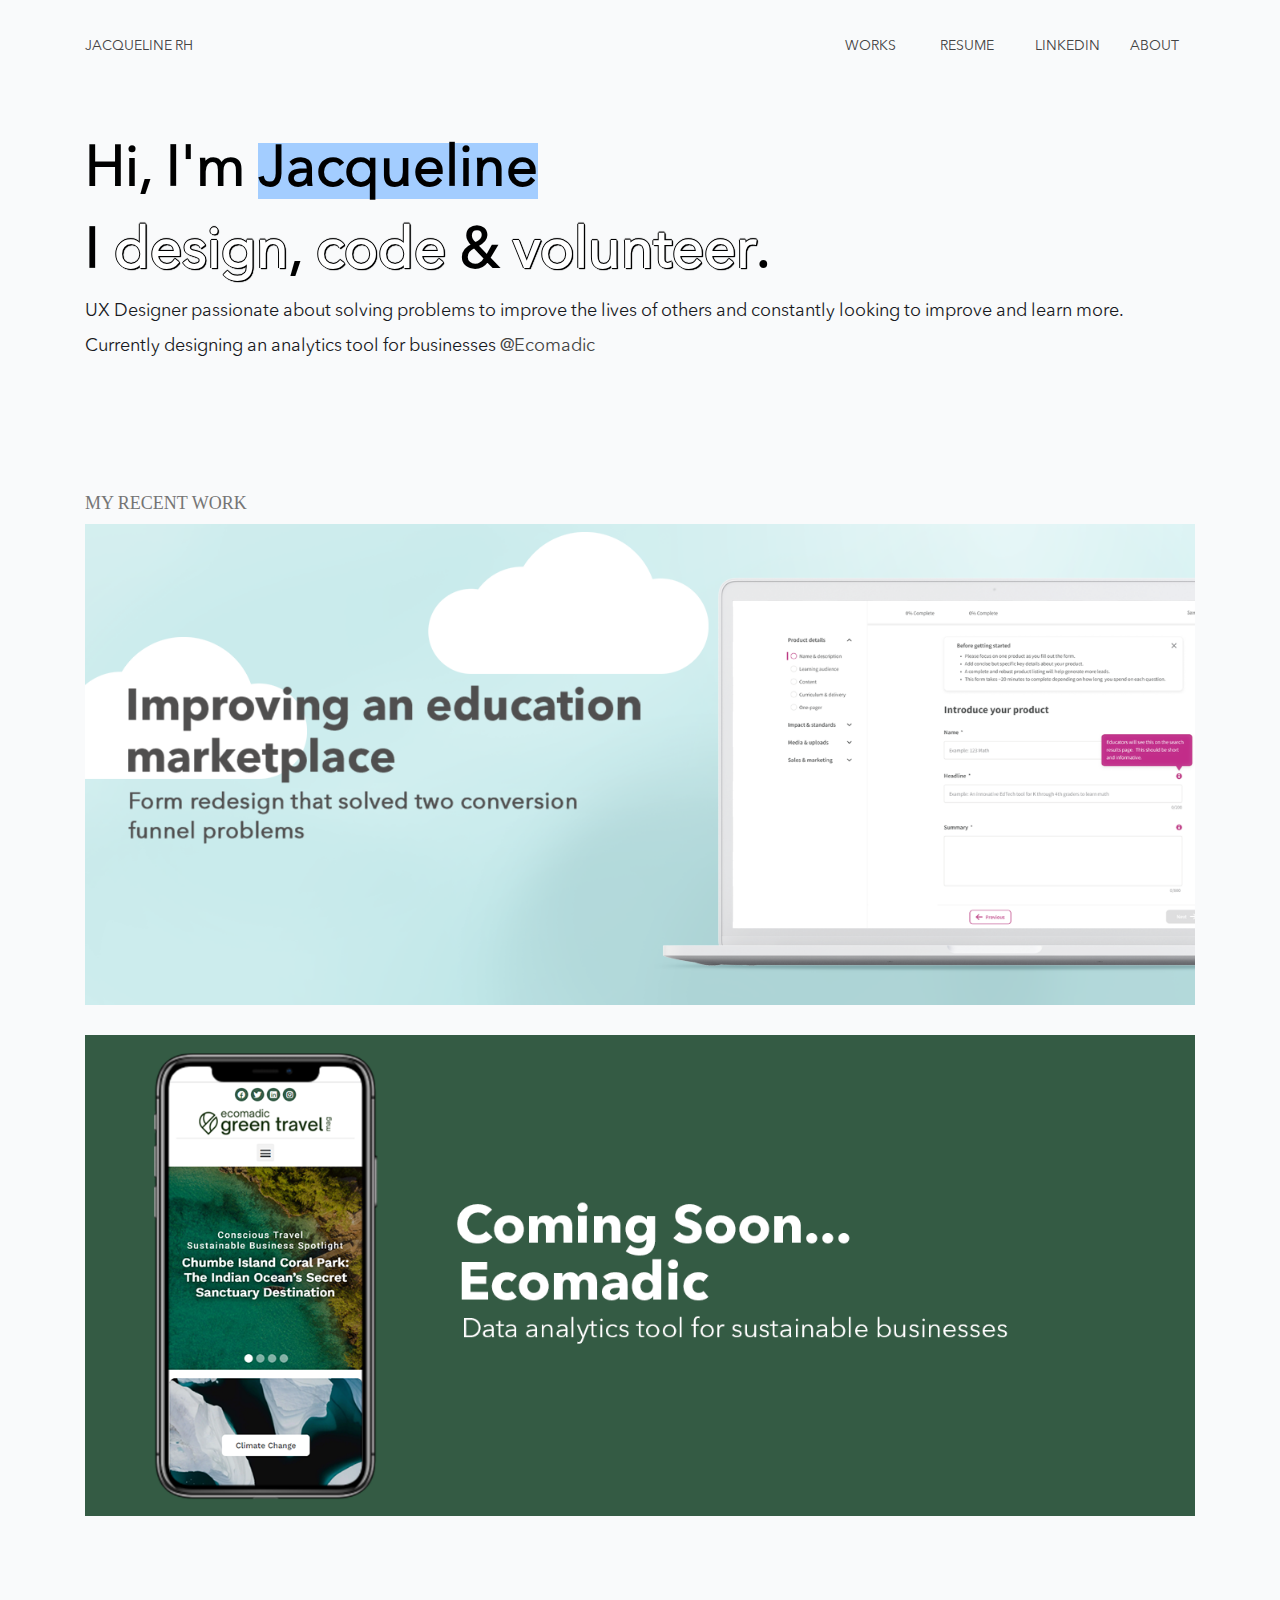
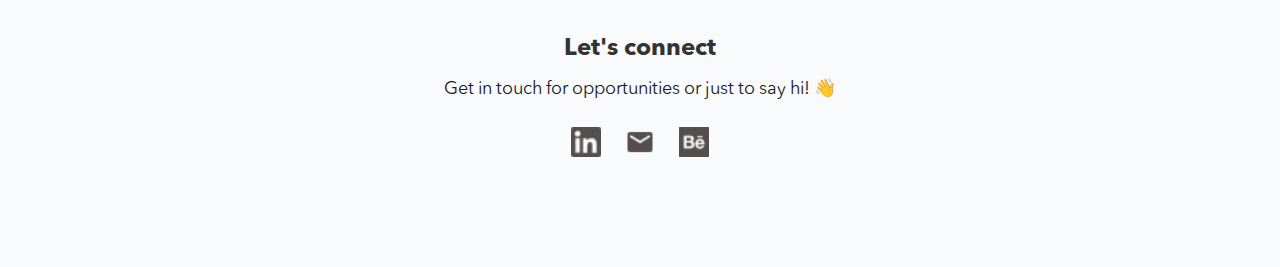
==== commit accd61dc: "Add files via upload" ====
--- a/index.html
+++ b/index.html
@@ -73,14 +73,14 @@
             <div class="row">
                 <div class="col-md-12">
                     <h3 class="eyebrow">My Recent Work</h3>
-                    <a href="casestudy1.html"><img src="../portfoliosite/img/edcuration-hero-alt.png"  class="box"></a>
+                    <a href="casestudy1.html"><img src="/img/edcuration-hero-alt.png"  class="box"></a>
                 </div>
             </div>
         </div>
         <div class="container mt-5">
             <div class="row">
                 <div class="col-md-12">
-                 <img src="../portfoliosite/img/ecomadic-hero.png" >
+                 <img src="/img/ecomadic-hero.png" >
                 </div>
             </div>
         </div>
@@ -189,11 +189,11 @@
                 <div class="row">
                     <div class="col-md-12 text-center">
                         <a href="https://www.linkedin.com/in/jacqueline-holtsnider-0214211a8/" target="_blank"><img
-                                src="../portfoliosite/img/linkedin-icon.png"
+                                src="/img/linkedin-icon.png"
                                 style="width:30px; height:30px; display: inline-block; margin:10px; "></a>
-                        <a href="mailto: jrholtsnider@gmail.com" target="_blank"><img src="../portfoliosite/img/email-icon.png"
+                        <a href="mailto: jrholtsnider@gmail.com" target="_blank"><img src="/img/email-icon.png"
                                 style="width:30px; height:30px; display: inline-block; margin:10px; "></a>
-                        <a href="https://www.behance.net/jacquelholtsni" target="_blank"><img src="../portfoliosite/img/behance-icon.png"
+                        <a href="https://www.behance.net/jacquelholtsni" target="_blank"><img src="/img/behance-icon.png"
                                 style="width:30px; height:30px; display: inline-block; margin:10px; ">
                     </div></a>
 
